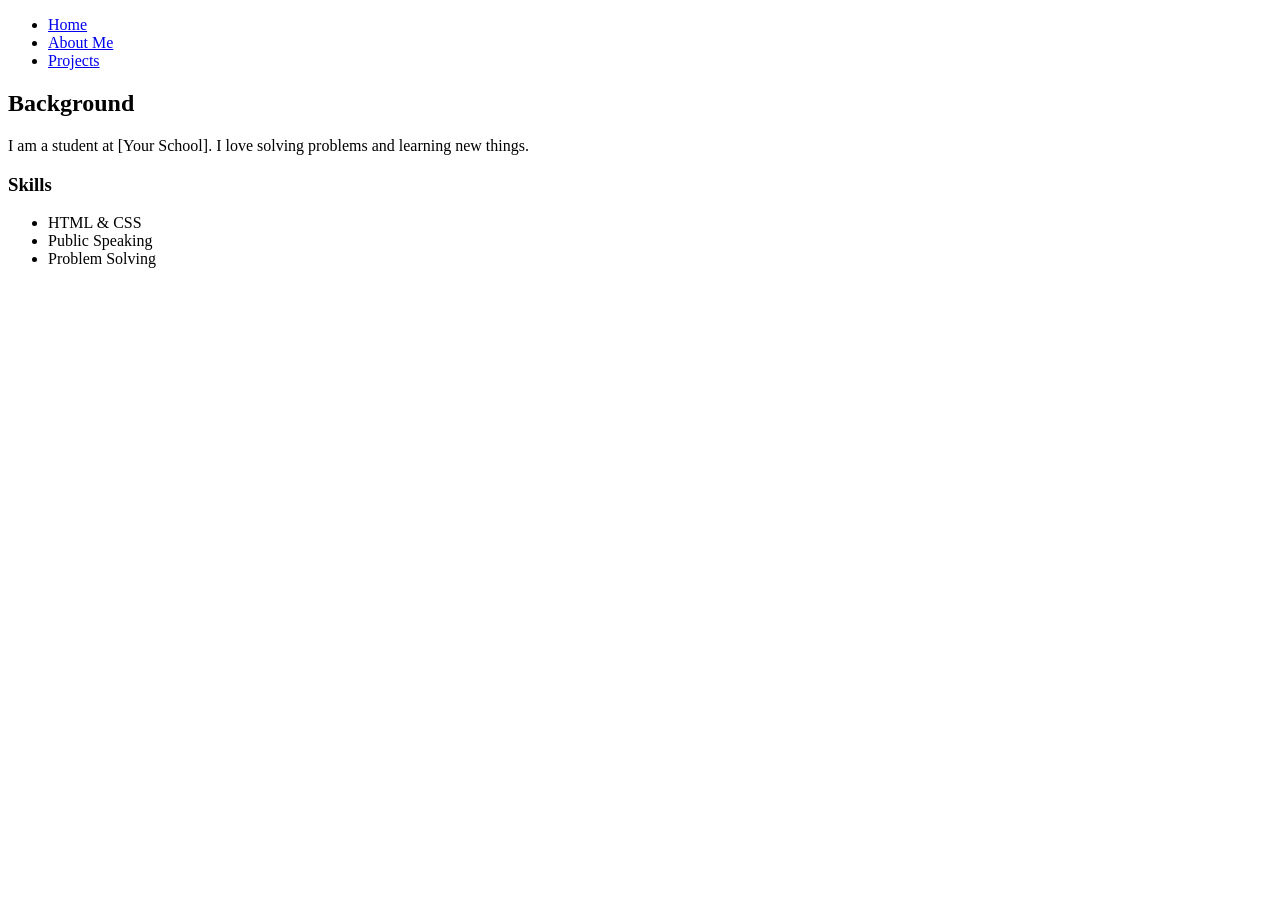
==== about.html @ a6fe723d "Create about.html" ====
<!DOCTYPE html>
<html lang="en">
<head>
    <meta charset="UTF-8">
    <meta name="viewport" content="width=device-width, initial-scale=1.0">
    <title>About Me</title>
    <link rel="stylesheet" href="style.css">
</head>
<body>
    <nav>
        <ul>
            <li><a href="index.html">Home</a></li>
            <li><a href="about.html">About Me</a></li>
            <li><a href="projects.html">Projects</a></li>
        </ul>
    </nav>
    <div class="container">
        <section>
            <h2>Background</h2>
            <p>I am a student at [Your School]. I love solving problems and learning new things.</p>
            <h3>Skills</h3>
            <ul>
                <li>HTML & CSS</li>
                <li>Public Speaking</li>
                <li>Problem Solving</li>
            </ul>
        </section>
    </div>
</body>
</html>
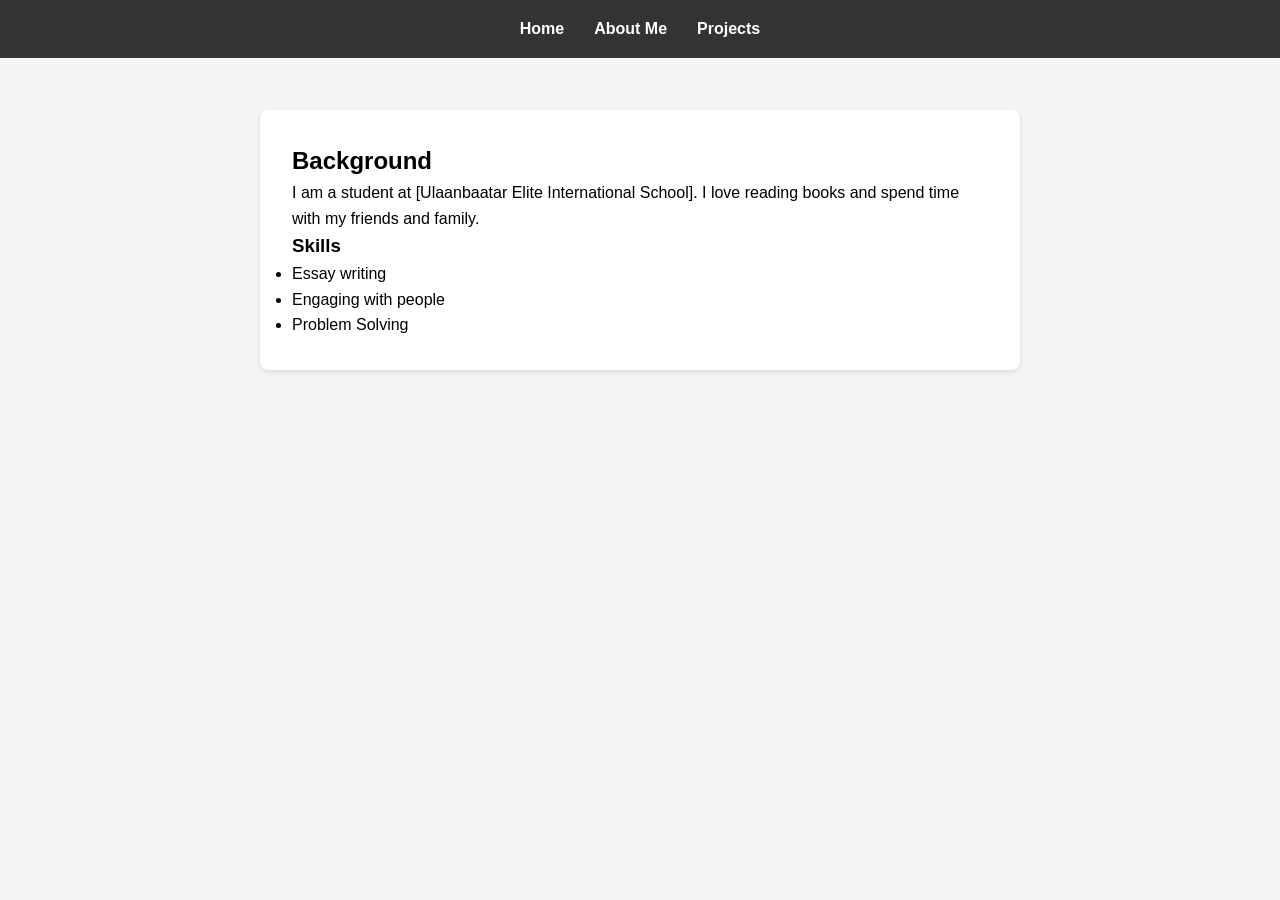
==== commit f7a3d002: "Update about.html" ====
--- a/about.html
+++ b/about.html
@@ -17,11 +17,11 @@
     <div class="container">
         <section>
             <h2>Background</h2>
-            <p>I am a student at [Your School]. I love solving problems and learning new things.</p>
+            <p>I am a student at [Ulaanbaatar Elite International School]. I love reading books and spend time with my friends and family.</p>
             <h3>Skills</h3>
             <ul>
-                <li>HTML & CSS</li>
-                <li>Public Speaking</li>
+                <li>Essay writing</li>
+                <li>Engaging with people</li>
                 <li>Problem Solving</li>
             </ul>
         </section>
--- a/style.css
+++ b/style.css
@@ -0,0 +1,12 @@
+* { box-sizing: border-box; margin: 0; padding: 0; }
+body { font-family: sans-serif; line-height: 1.6; background: #f4f4f4; }
+nav { background: #333; padding: 1rem; }
+nav ul { display: flex; justify-content: center; list-style: none; }
+nav ul li { margin: 0 15px; }
+nav ul li a { color: white; text-decoration: none; font-weight: bold; }
+.container { max-width: 800px; margin: 2rem auto; padding: 20px; }
+section { background: white; padding: 2rem; border-radius: 8px; box-shadow: 0 2px 5px rgba(0,0,0,0.1); }
+.hero { text-align: center; }
+.profile-pic { width: 150px; border-radius: 50%; margin-bottom: 1rem; }
+.grid { display: grid; grid-template-columns: repeat(auto-fit, minmax(200px, 1fr)); gap: 20px; }
+.card { background: white; padding: 1rem; border: 1px solid #ddd; border-radius: 5px; }
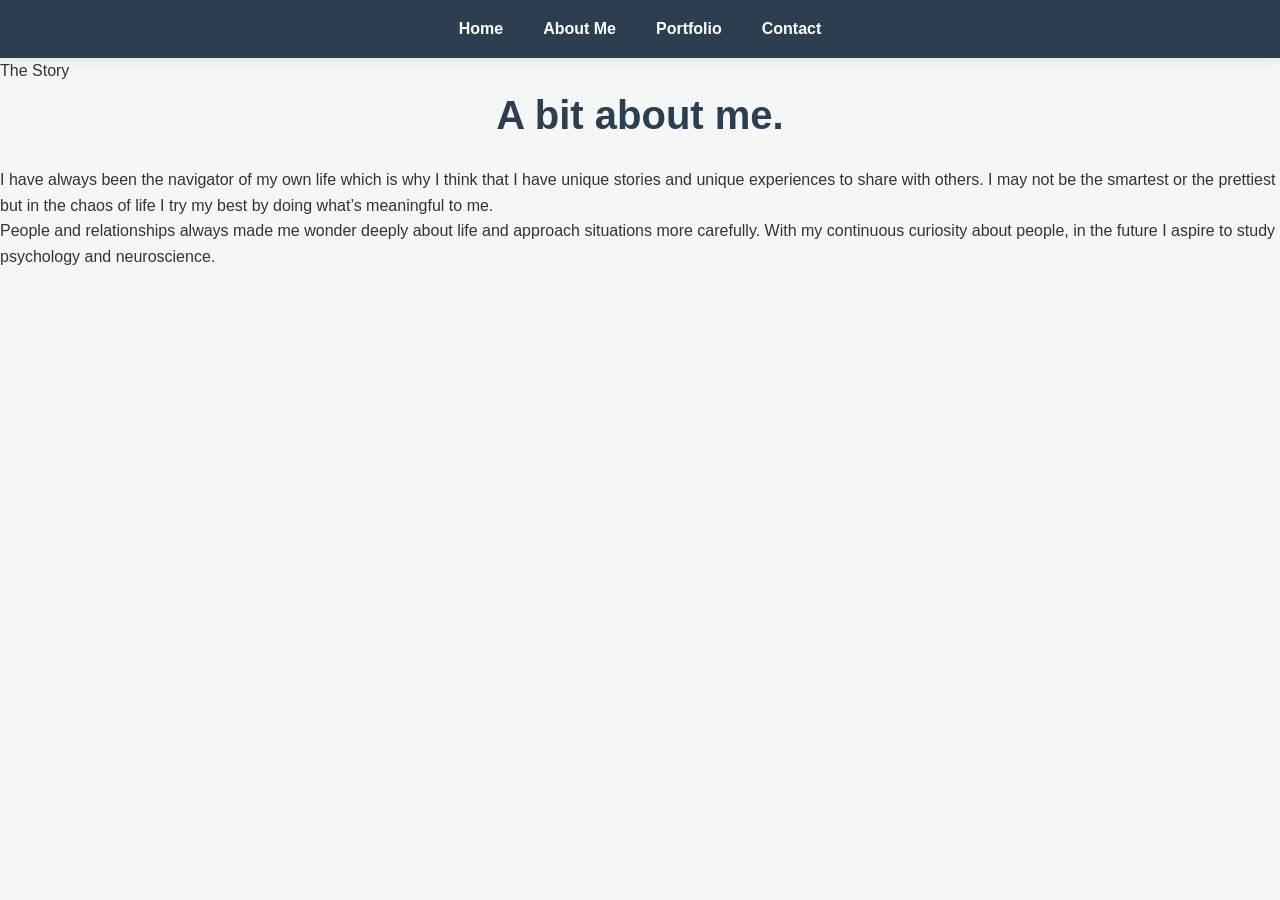
==== commit f070a1c5: "Update about.html" ====
--- a/about.html
+++ b/about.html
@@ -3,7 +3,7 @@
 <head>
     <meta charset="UTF-8">
     <meta name="viewport" content="width=device-width, initial-scale=1.0">
-    <title>About Me</title>
+    <title>About Me | Nova Bat-Orgil</title>
     <link rel="stylesheet" href="style.css">
 </head>
 <body>
@@ -11,20 +11,24 @@
         <ul>
             <li><a href="index.html">Home</a></li>
             <li><a href="about.html">About Me</a></li>
-            <li><a href="projects.html">Projects</a></li>
+            <li><a href="portfolio.html">Portfolio</a></li>
+            <li><a href="contact.html">Contact</a></li>
         </ul>
     </nav>
-    <div class="container">
-        <section>
-            <h2>Background</h2>
-            <p>I am a student at [Ulaanbaatar Elite International School]. I love reading books and spend time with my friends and family.</p>
-            <h3>Skills</h3>
-            <ul>
-                <li>Essay writing</li>
-                <li>Engaging with people</li>
-                <li>Problem Solving</li>
-            </ul>
-        </section>
+
+    <div class="content-wrapper">
+        <span class="sub-header">The Story</span>
+        <h1>A bit about me.</h1>
+        
+        <div class="bio-container">
+            <p class="long-bio">
+                I have always been the navigator of my own life which is why I think that I have unique stories and unique experiences to share with others. I may not be the smartest or the prettiest but in the chaos of life I try my best by doing what’s meaningful to me. 
+            </p>
+            
+            <p class="long-bio">
+                People and relationships always made me wonder deeply about life and approach situations more carefully. With my continuous curiosity about people, in the future I aspire to study psychology and neuroscience.
+            </p>
+        </div>
     </div>
 </body>
 </html>
--- a/style.css
+++ b/style.css
@@ -1,12 +1,94 @@
+/* 1. Global Setup */
+:root {
+    --primary: #3498db; /* Change this hex code to your favorite color */
+    --dark: #2c3e50;
+    --light: #f4f7f6;
+    --white: #ffffff;
+}
+
 * { box-sizing: border-box; margin: 0; padding: 0; }
-body { font-family: sans-serif; line-height: 1.6; background: #f4f4f4; }
-nav { background: #333; padding: 1rem; }
-nav ul { display: flex; justify-content: center; list-style: none; }
-nav ul li { margin: 0 15px; }
-nav ul li a { color: white; text-decoration: none; font-weight: bold; }
-.container { max-width: 800px; margin: 2rem auto; padding: 20px; }
-section { background: white; padding: 2rem; border-radius: 8px; box-shadow: 0 2px 5px rgba(0,0,0,0.1); }
-.hero { text-align: center; }
-.profile-pic { width: 150px; border-radius: 50%; margin-bottom: 1rem; }
-.grid { display: grid; grid-template-columns: repeat(auto-fit, minmax(200px, 1fr)); gap: 20px; }
-.card { background: white; padding: 1rem; border: 1px solid #ddd; border-radius: 5px; }
+
+body { 
+    font-family: 'Segoe UI', Roboto, Helvetica, Arial, sans-serif; 
+    line-height: 1.6; 
+    background-color: var(--light); 
+    color: #333; 
+}
+
+/* 2. Navigation - Fixed to top */
+nav { 
+    background: var(--dark); 
+    padding: 1rem 0; 
+    position: sticky; 
+    top: 0; 
+    z-index: 1000;
+    box-shadow: 0 2px 10px rgba(0,0,0,0.1);
+}
+
+nav ul { 
+    display: flex; 
+    justify-content: center; 
+    list-style: none; 
+}
+
+nav ul li { margin: 0 20px; }
+
+nav ul li a { 
+    color: var(--white); 
+    text-decoration: none; 
+    font-weight: 600; 
+    transition: 0.3s; 
+}
+
+nav ul li a:hover { color: var(--primary); }
+
+/* 3. Container & Sections */
+.container { 
+    max-width: 850px; 
+    margin: 40px auto; 
+    padding: 0 20px; 
+}
+
+section { 
+    background: var(--white); 
+    padding: 40px; 
+    border-radius: 15px; 
+    margin-bottom: 30px; 
+    box-shadow: 0 4px 6px rgba(0,0,0,0.05);
+    transition: transform 0.3s ease; /* Makes the section move slightly */
+}
+
+/* 4. The Hover Effect - Makes the page feel "alive" */
+section:hover {
+    transform: translateY(-5px);
+    box-shadow: 0 10px 20px rgba(0,0,0,0.1);
+}
+
+/* 5. Typography */
+h1, h2 { color: var(--dark); margin-bottom: 20px; }
+h1 { font-size: 2.5rem; text-align: center; }
+
+/* 6. Profile Picture Styling */
+.profile-pic { 
+    display: block;
+    width: 150px; 
+    height: 150px;
+    border-radius: 50%; 
+    margin: 0 auto 20px;
+    border: 4px solid var(--primary);
+    object-fit: cover;
+}
+
+/* 7. Grid for Activities */
+.grid { 
+    display: grid; 
+    grid-template-columns: repeat(auto-fit, minmax(250px, 1fr)); 
+    gap: 20px; 
+}
+
+.card { 
+    background: #f9f9f9; 
+    padding: 20px; 
+    border-radius: 10px; 
+    border-left: 5px solid var(--primary); 
+}
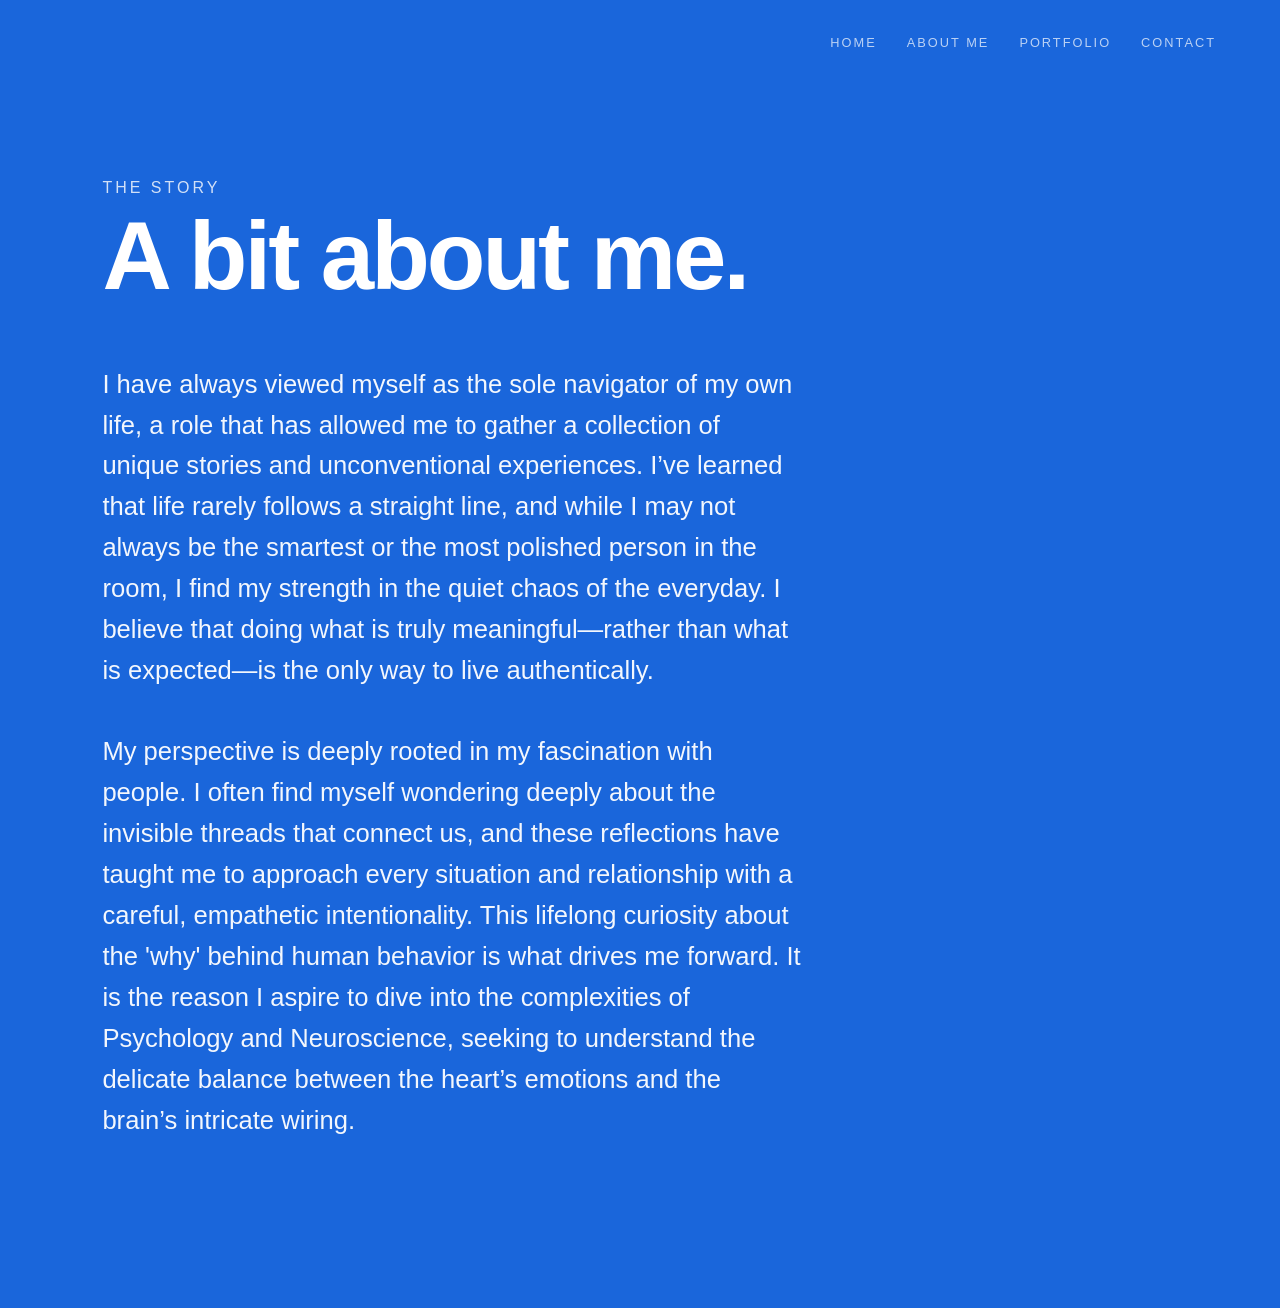
==== commit d6e14cd1: "Update about.html" ====
--- a/about.html
+++ b/about.html
@@ -22,12 +22,16 @@
         
         <div class="bio-container">
             <p class="long-bio">
-                I have always been the navigator of my own life which is why I think that I have unique stories and unique experiences to share with others. I may not be the smartest or the prettiest but in the chaos of life I try my best by doing what’s meaningful to me. 
+                I have always viewed myself as the sole navigator of my own life, a role that has allowed me to gather a collection of unique stories and unconventional experiences. 
+                I’ve learned that life rarely follows a straight line, and while I may not always be the smartest or the most polished person in the room, I find my strength in the quiet chaos of the everyday.
+                I believe that doing what is truly meaningful—rather than what is expected—is the only way to live authentically.
             </p>
             
             <p class="long-bio">
-                People and relationships always made me wonder deeply about life and approach situations more carefully. With my continuous curiosity about people, in the future I aspire to study psychology and neuroscience.
-            </p>
+               My perspective is deeply rooted in my fascination with people. 
+                I often find myself wondering deeply about the invisible threads that connect us, and these reflections have taught me to approach every situation and relationship with a careful, empathetic intentionality. 
+                This lifelong curiosity about the 'why' behind human behavior is what drives me forward. 
+                It is the reason I aspire to dive into the complexities of Psychology and Neuroscience, seeking to understand the delicate balance between the heart’s emotions and the brain’s intricate wiring.
         </div>
     </div>
 </body>
--- a/style.css
+++ b/style.css
@@ -1,94 +1,154 @@
-/* 1. Global Setup */
 :root {
-    --primary: #3498db; /* Change this hex code to your favorite color */
-    --dark: #2c3e50;
-    --light: #f4f7f6;
-    --white: #ffffff;
+    --bg-color: #1a66db; /* The deep blue from your screenshot */
+    --text-color: #ffffff;
+    --border-color: rgba(255, 255, 255, 0.3);
 }
 
 * { box-sizing: border-box; margin: 0; padding: 0; }
 
 body { 
-    font-family: 'Segoe UI', Roboto, Helvetica, Arial, sans-serif; 
-    line-height: 1.6; 
-    background-color: var(--light); 
-    color: #333; 
+    background-color: var(--bg-color); 
+    color: var(--text-color); 
+    font-family: 'Helvetica Neue', Helvetica, Arial, sans-serif;
+    line-height: 1.2;
+    overflow-x: hidden;
 }
 
-/* 2. Navigation - Fixed to top */
+/* Navigation */
 nav { 
-    background: var(--dark); 
-    padding: 1rem 0; 
-    position: sticky; 
-    top: 0; 
+    padding: 2rem 5%; 
+    display: flex; 
+    justify-content: flex-end; 
+    position: fixed;
+    width: 100%;
+    top: 0;
     z-index: 1000;
-    box-shadow: 0 2px 10px rgba(0,0,0,0.1);
 }
 
-nav ul { 
-    display: flex; 
-    justify-content: center; 
-    list-style: none; 
+nav ul { list-style: none; display: flex; gap: 30px; }
+
+nav ul li a { 
+    color: var(--text-color); 
+    text-decoration: none; 
+    font-size: 0.8rem;
+    text-transform: uppercase;
+    letter-spacing: 2px;
+    opacity: 0.7;
+    transition: 0.3s;
 }
 
-nav ul li { margin: 0 20px; }
+nav ul li a:hover { opacity: 1; }
 
-nav ul li a { 
-    color: var(--white); 
-    text-decoration: none; 
-    font-weight: 600; 
-    transition: 0.3s; 
+/* Layouts */
+.content-wrapper { 
+    padding: 10% 8%; 
+    margin-top: 50px;
 }
 
-nav ul li a:hover { color: var(--primary); }
-
-/* 3. Container & Sections */
-.container { 
-    max-width: 850px; 
-    margin: 40px auto; 
-    padding: 0 20px; 
+h1 { 
+    font-size: clamp(3rem, 8vw, 6rem); /* Responsive giant text */
+    font-weight: 700;
+    line-height: 0.9;
+    margin-bottom: 4rem;
+    letter-spacing: -3px;
 }
 
-section { 
-    background: var(--white); 
-    padding: 40px; 
-    border-radius: 15px; 
-    margin-bottom: 30px; 
-    box-shadow: 0 4px 6px rgba(0,0,0,0.05);
-    transition: transform 0.3s ease; /* Makes the section move slightly */
+.sub-header {
+    font-size: 1rem;
+    text-transform: uppercase;
+    letter-spacing: 3px;
+    margin-bottom: 1rem;
+    display: block;
+    opacity: 0.8;
 }
 
-/* 4. The Hover Effect - Makes the page feel "alive" */
-section:hover {
-    transform: translateY(-5px);
-    box-shadow: 0 10px 20px rgba(0,0,0,0.1);
+.description {
+    font-size: 1.4rem;
+    max-width: 600px;
+    line-height: 1.6;
+    margin-top: 2rem;
+    font-weight: 300;
 }
 
-/* 5. Typography */
-h1, h2 { color: var(--dark); margin-bottom: 20px; }
-h1 { font-size: 2.5rem; text-align: center; }
-
-/* 6. Profile Picture Styling */
-.profile-pic { 
-    display: block;
-    width: 150px; 
-    height: 150px;
-    border-radius: 50%; 
-    margin: 0 auto 20px;
-    border: 4px solid var(--primary);
-    object-fit: cover;
+/* Portfolio/Projects Grid */
+.portfolio-grid {
+    display: grid;
+    grid-template-columns: repeat(auto-fit, minmax(300px, 1fr));
+    gap: 60px;
+    border-top: 1px solid var(--border-color);
+    padding-top: 40px;
 }
 
-/* 7. Grid for Activities */
-.grid { 
-    display: grid; 
-    grid-template-columns: repeat(auto-fit, minmax(250px, 1fr)); 
-    gap: 20px; 
+.item { margin-bottom: 2rem; }
+.item h3 { font-size: 2rem; margin-bottom: 10px; }
+.item p { opacity: 0.8; font-size: 1.1rem; }
+
+/* Contact Form */
+input, textarea {
+    width: 100%;
+    background: transparent;
+    border: none;
+    border-bottom: 1px solid var(--border-color);
+    color: white;
+    padding: 1rem 0;
+    margin-bottom: 2rem;
+    font-size: 1.2rem;
+    outline: none;
 }
 
-.card { 
-    background: #f9f9f9; 
-    padding: 20px; 
-    border-radius: 10px; 
-    border-left: 5px solid var(--primary); 
+button {
+    background: white;
+    color: var(--bg-color);
+    border: none;
+    padding: 1rem 3rem;
+    font-weight: bold;
+    text-transform: uppercase;
+    cursor: pointer;
 }
+
+@media (max-width: 768px) {
+    h1 { font-size: 3rem; }
+    nav { justify-content: center; background: var(--bg-color); }
+}
+.bio-container {
+    margin-top: 40px;
+    max-width: 700px; /* Prevents the text from being too wide */
+}
+
+/* This targets ONLY the long paragraphs in your About section */
+.long-bio {
+    font-size: 1.6rem;         /* Increased from 1.2rem to make it much bolder */
+    line-height: 1.6;           /* Space between lines so it stays readable */
+    margin-bottom: 2.5rem;      /* Space between paragraphs */
+    opacity: 0.95;              /* Makes it nearly full white */
+    font-weight: 300;           /* Keeps it thin and elegant despite being large */
+    max-width: 800px;           /* Limits width so the lines aren't too long */
+    text-align: left;           /* Keeps the clean left-aligned look from your photos */
+}
+/* Styling for the text in the Contact Section */
+.contact-text {
+    font-size: 1.6rem;         /* Matching your large bio size */
+    font-weight: 300;
+    line-height: 1.6;
+    margin-bottom: 2rem;
+    color: #ffffff;            /* Pure white for the main text */
+}
+
+/* Styling for the Email Link */
+.email-link {
+    color: #ffd700;            /* A gold color to make the email stand out (or pick any color below) */
+    text-decoration: none;     /* Removes the ugly underline */
+    font-weight: 600;          /* Makes the email slightly bolder */
+    border-bottom: 2px solid rgba(255, 215, 0, 0.3); /* Adds a sophisticated underline */
+    transition: 0.3s;
+}
+
+.email-link:hover {
+    color: #ffffff;            /* Turns white when you hover over it */
+    border-bottom: 2px solid #ffffff;
+}
+
+/* Styling the Form Labels/Placeholders */
+::placeholder {
+    color: rgba(255, 255, 255, 0.6); /* Makes the "Your Name" text inside boxes softer */
+}
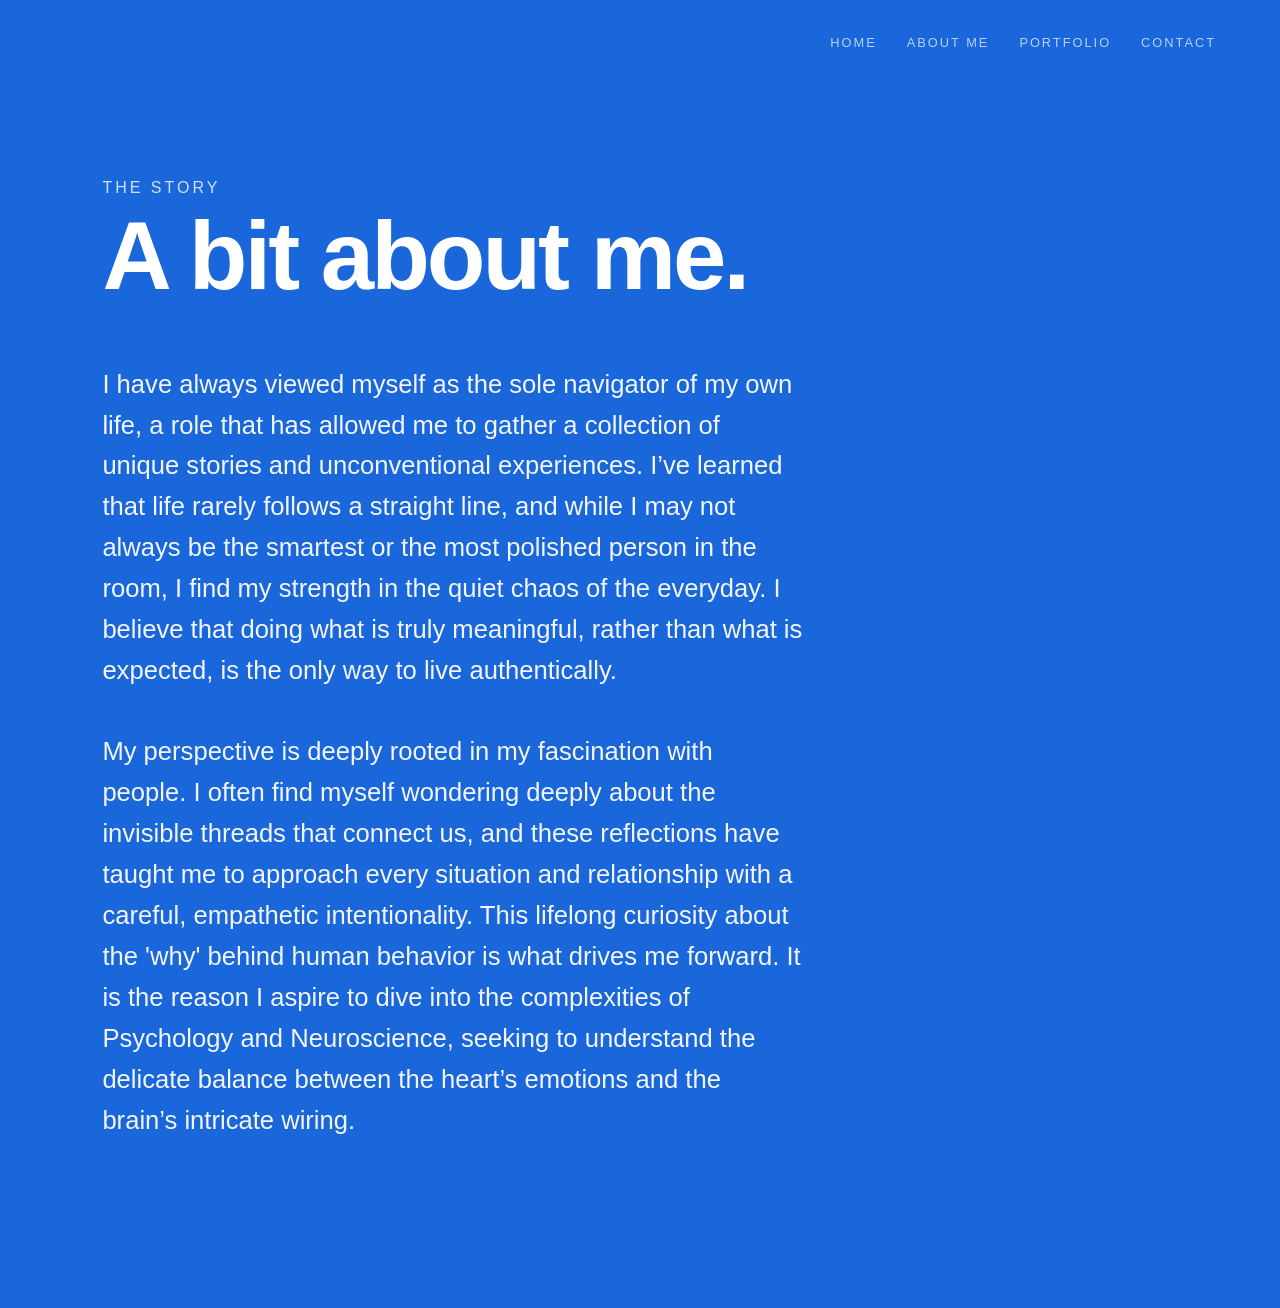
==== commit db9e02ce: "Update about.html" ====
--- a/about.html
+++ b/about.html
@@ -24,7 +24,7 @@
             <p class="long-bio">
                 I have always viewed myself as the sole navigator of my own life, a role that has allowed me to gather a collection of unique stories and unconventional experiences. 
                 I’ve learned that life rarely follows a straight line, and while I may not always be the smartest or the most polished person in the room, I find my strength in the quiet chaos of the everyday.
-                I believe that doing what is truly meaningful—rather than what is expected—is the only way to live authentically.
+                I believe that doing what is truly meaningful, rather than what is expected, is the only way to live authentically.
             </p>
             
             <p class="long-bio">
